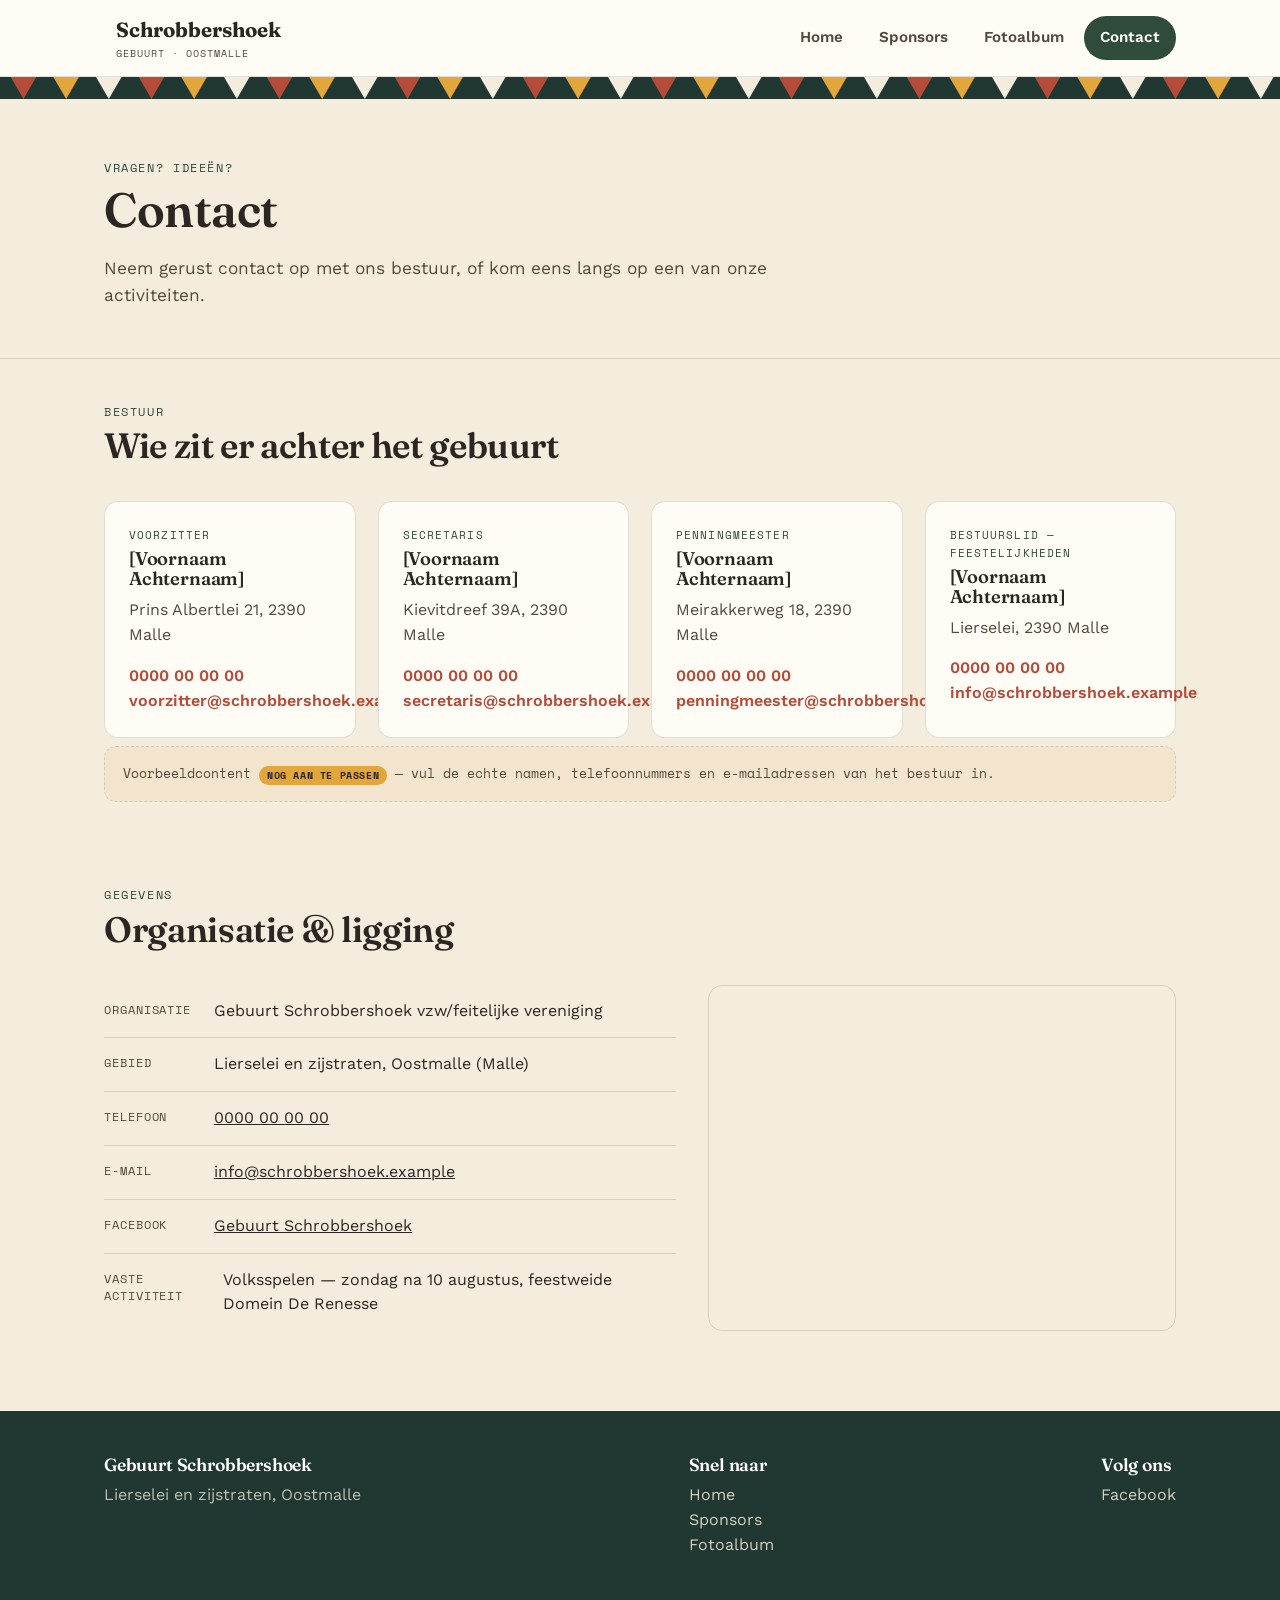
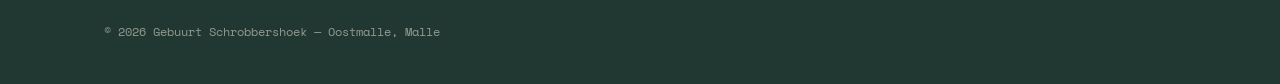
==== contact.html @ 97b39a39 "Add files via upload" ====
<!doctype html>
<html lang="nl">
<head>
<meta charset="utf-8">
<meta name="viewport" content="width=device-width, initial-scale=1.0">
<title>Contact — Gebuurt Schrobbershoek</title>
<meta name="description" content="Bestuur en contactgegevens van Gebuurt Schrobbershoek, Oostmalle.">
<link rel="stylesheet" href="style.css">
<link rel="icon" type="image/png" sizes="32x32" href="images/favicon-32.png">
<link rel="apple-touch-icon" href="images/favicon-180.png">
</head>
<body>

<header class="site-header">
  <div class="wrap">
    <a href="index.html" class="brand">
      <img class="mark" src="images/logo-schrobbershoek.png" alt="">
      <span>Schrobbershoek<small>Gebuurt · Oostmalle</small></span>
    </a>
    <button class="nav-toggle" aria-label="Menu openen" aria-expanded="false"><span></span><span></span><span></span></button>
    <nav class="main-nav">
      <a href="index.html">Home</a>
      <a href="sponsors.html">Sponsors</a>
      <a href="fotoalbum.html">Fotoalbum</a>
      <a href="contact.html" class="active">Contact</a>
    </nav>
  </div>
</header>

<div class="bunting" aria-hidden="true">
  <svg viewBox="0 0 1200 22" preserveAspectRatio="none" xmlns="http://www.w3.org/2000/svg">
    <g><polygon points="10,0 34,0 22,22" fill="#B54B3A"/><polygon points="50,0 74,0 62,22" fill="#E2A63B"/><polygon points="90,0 114,0 102,22" fill="#F4ECDC"/><polygon points="130,0 154,0 142,22" fill="#B54B3A"/><polygon points="170,0 194,0 182,22" fill="#E2A63B"/><polygon points="210,0 234,0 222,22" fill="#F4ECDC"/><polygon points="250,0 274,0 262,22" fill="#B54B3A"/><polygon points="290,0 314,0 302,22" fill="#E2A63B"/><polygon points="330,0 354,0 342,22" fill="#F4ECDC"/><polygon points="370,0 394,0 382,22" fill="#B54B3A"/><polygon points="410,0 434,0 422,22" fill="#E2A63B"/><polygon points="450,0 474,0 462,22" fill="#F4ECDC"/><polygon points="490,0 514,0 502,22" fill="#B54B3A"/><polygon points="530,0 554,0 542,22" fill="#E2A63B"/><polygon points="570,0 594,0 582,22" fill="#F4ECDC"/><polygon points="610,0 634,0 622,22" fill="#B54B3A"/><polygon points="650,0 674,0 662,22" fill="#E2A63B"/><polygon points="690,0 714,0 702,22" fill="#F4ECDC"/><polygon points="730,0 754,0 742,22" fill="#B54B3A"/><polygon points="770,0 794,0 782,22" fill="#E2A63B"/><polygon points="810,0 834,0 822,22" fill="#F4ECDC"/><polygon points="850,0 874,0 862,22" fill="#B54B3A"/><polygon points="890,0 914,0 902,22" fill="#E2A63B"/><polygon points="930,0 954,0 942,22" fill="#F4ECDC"/><polygon points="970,0 994,0 982,22" fill="#B54B3A"/><polygon points="1010,0 1034,0 1022,22" fill="#E2A63B"/><polygon points="1050,0 1074,0 1062,22" fill="#F4ECDC"/><polygon points="1090,0 1114,0 1102,22" fill="#B54B3A"/><polygon points="1130,0 1154,0 1142,22" fill="#E2A63B"/><polygon points="1170,0 1194,0 1182,22" fill="#F4ECDC"/></g>
  </svg>
</div>

<div class="page-hero">
  <div class="wrap">
    <span class="eyebrow">Vragen? Ideeën?</span>
    <h1>Contact</h1>
    <p>Neem gerust contact op met ons bestuur, of kom eens langs op een van onze activiteiten.</p>
  </div>
</div>

<section class="tight">
  <div class="wrap">
    <div class="section-head">
      <span class="eyebrow">Bestuur</span>
      <h2>Wie zit er achter het gebuurt</h2>
    </div>
    <div class="board-grid">

      <div class="board-card">
        <span class="role">Voorzitter</span>
        <h3>[Voornaam Achternaam]</h3>
        <p>Prins Albertlei 21, 2390 Malle</p>
        <a href="tel:+3200000000">0000 00 00 00</a><br>
        <a href="mailto:voorzitter@schrobbershoek.example">voorzitter@schrobbershoek.example</a>
      </div>

      <div class="board-card">
        <span class="role">Secretaris</span>
        <h3>[Voornaam Achternaam]</h3>
        <p>Kievitdreef 39A, 2390 Malle</p>
        <a href="tel:+3200000000">0000 00 00 00</a><br>
        <a href="mailto:secretaris@schrobbershoek.example">secretaris@schrobbershoek.example</a>
      </div>

      <div class="board-card">
        <span class="role">Penningmeester</span>
        <h3>[Voornaam Achternaam]</h3>
        <p>Meirakkerweg 18, 2390 Malle</p>
        <a href="tel:+3200000000">0000 00 00 00</a><br>
        <a href="mailto:penningmeester@schrobbershoek.example">penningmeester@schrobbershoek.example</a>
      </div>

      <div class="board-card">
        <span class="role">Bestuurslid — feestelijkheden</span>
        <h3>[Voornaam Achternaam]</h3>
        <p>Lierselei, 2390 Malle</p>
        <a href="tel:+3200000000">0000 00 00 00</a><br>
        <a href="mailto:info@schrobbershoek.example">info@schrobbershoek.example</a>
      </div>

    </div>
    <div class="note-box">Voorbeeldcontent<span class="placeholder-flag">nog aan te passen</span> — vul de echte namen, telefoonnummers en e-mailadressen van het bestuur in.</div>
  </div>
</section>

<section class="tight">
  <div class="wrap">
    <div class="section-head">
      <span class="eyebrow">Gegevens</span>
      <h2>Organisatie &amp; ligging</h2>
    </div>

    <div class="contact-panel">
      <ul class="info-list">
        <li><span class="label">Organisatie</span><span>Gebuurt Schrobbershoek vzw/feitelijke vereniging</span></li>
        <li><span class="label">Gebied</span><span>Lierselei en zijstraten, Oostmalle (Malle)</span></li>
        <li><span class="label">Telefoon</span><span><a href="tel:+3200000000">0000 00 00 00</a></span></li>
        <li><span class="label">E-mail</span><span><a href="mailto:info@schrobbershoek.example">info@schrobbershoek.example</a></span></li>
        <li><span class="label">Facebook</span><span><a href="https://www.facebook.com/profile.php?id=100057094705958&locale=nl_NL" target="_blank" rel="noopener noreferrer">Gebuurt Schrobbershoek</a></span></li>
        <li><span class="label">Vaste activiteit</span><span>Volksspelen — zondag na 10 augustus, feestweide Domein De Renesse</span></li>
      </ul>
      <div class="map-frame">
        <iframe title="Ligging Lierselei, Oostmalle" loading="lazy" src="https://www.google.com/maps?q=Lierselei+Oostmalle+Malle&output=embed"></iframe>
      </div>
    </div>
  </div>
</section>

<footer>
  <div class="wrap">
    <div>
      <h4>Gebuurt Schrobbershoek</h4>
      <p style="color:rgba(244,236,220,.75)">Lierselei en zijstraten, Oostmalle</p>
    </div>
    <div>
      <h4>Snel naar</h4>
      <p><a href="index.html">Home</a><br><a href="sponsors.html">Sponsors</a><br><a href="fotoalbum.html">Fotoalbum</a></p>
    </div>
    <div>
      <h4>Volg ons</h4>
      <p><a href="https://www.facebook.com/profile.php?id=100057094705958&locale=nl_NL" target="_blank" rel="noopener noreferrer">Facebook</a></p>
    </div>
    <p class="fine">© <span id="year"></span> Gebuurt Schrobbershoek — Oostmalle, Malle</p>
  </div>
</footer>

<script src="script.js"></script>
<script>document.getElementById('year').textContent = new Date().getFullYear();</script>
</body>
</html>
---- style.css ----
/* ==========================================================================
   Gebuurt Schrobbershoek — stylesheet
   Design language: village-fair / kermis poster. Bunting, ticket stubs,
   tent-canvas cream, egg-yolk gold (a nod to "spek met eieren").
   ========================================================================== */

@import url('https://fonts.googleapis.com/css2?family=Fraunces:opsz,wght@9..144,300;9..144,500;9..144,600;9..144,700;9..144,900&family=Work+Sans:wght@400;500;600&family=Space+Mono:wght@400;700&display=swap');

:root{
  --canvas: #F4ECDC;
  --canvas-2: #FFFCF5;
  --ink: #2B2621;
  --ink-soft: #55493d;
  --forest: #2F4B3C;
  --forest-dark: #203831;
  --gold: #E2A63B;
  --gold-dark: #c98a1f;
  --brick: #B54B3A;
  --line: rgba(43,38,33,0.14);

  --display: 'Fraunces', 'Georgia', serif;
  --body: 'Work Sans', system-ui, sans-serif;
  --mono: 'Space Mono', 'Courier New', monospace;

  --max: 1120px;
}

*,*::before,*::after{ box-sizing:border-box; }
html{ scroll-behavior:smooth; }
body{
  margin:0;
  background:var(--canvas);
  color:var(--ink);
  font-family:var(--body);
  font-size:16px;
  line-height:1.55;
  -webkit-font-smoothing:antialiased;
}
img{ max-width:100%; display:block; }
a{ color:inherit; }
h1,h2,h3,h4{
  font-family:var(--display);
  font-weight:600;
  line-height:1.08;
  margin:0 0 .4em;
  letter-spacing:-0.01em;
}
p{ margin:0 0 1em; color:var(--ink-soft); }
.wrap{ max-width:var(--max); margin:0 auto; padding:0 24px; }

:focus-visible{ outline:3px solid var(--brick); outline-offset:3px; }
@media (prefers-reduced-motion: reduce){
  *{ animation-duration:0.001ms !important; transition-duration:0.001ms !important; scroll-behavior:auto !important; }
}

/* ---------- eyebrow / labels ---------- */
.eyebrow{
  font-family:var(--mono);
  font-size:.72rem;
  letter-spacing:.14em;
  text-transform:uppercase;
  color:var(--forest);
  display:inline-block;
  margin-bottom:.6em;
}

/* ---------- header ---------- */
.site-header{
  position:sticky; top:0; z-index:50;
  background:var(--canvas-2);
  border-bottom:1px solid var(--line);
}
.site-header .wrap{
  display:flex; align-items:center; justify-content:space-between;
  height:76px;
}
.brand{
  display:flex; align-items:center; gap:12px;
  font-family:var(--display); font-weight:700; font-size:1.28rem;
  text-decoration:none; color:var(--ink);
}
.brand .mark{
  width:38px;height:38px;border-radius:50%;
  background:var(--forest);
  display:flex;align-items:center;justify-content:center;
  color:var(--gold); font-family:var(--display); font-weight:700; font-size:1.05rem;
  flex:none;
}
.brand img.mark{
  width:auto; height:48px; border-radius:0; background:none;
}
.brand small{
  display:block; font-family:var(--mono); font-weight:400; font-size:.62rem;
  letter-spacing:.1em; text-transform:uppercase; color:var(--ink-soft);
}
nav.main-nav{ display:flex; align-items:center; gap:4px; }
nav.main-nav a{
  font-family:var(--body); font-weight:600; font-size:.95rem;
  text-decoration:none; color:var(--ink-soft);
  padding:10px 16px; border-radius:999px;
  transition:color .15s ease, background .15s ease;
}
nav.main-nav a:hover{ color:var(--ink); background:rgba(43,38,33,.06); }
nav.main-nav a.active{ color:var(--canvas-2); background:var(--forest); }

.nav-toggle{
  display:none; background:none; border:2px solid var(--ink); border-radius:8px;
  width:44px; height:40px; cursor:pointer; padding:0;
  flex-direction:column; align-items:center; justify-content:center; gap:5px;
}
.nav-toggle span{ width:20px; height:2px; background:var(--ink); display:block; }

@media (max-width: 760px){
  nav.main-nav{
    position:absolute; top:76px; left:0; right:0;
    background:var(--canvas-2); border-bottom:1px solid var(--line);
    flex-direction:column; align-items:stretch; padding:8px 24px 18px;
    display:none;
  }
  nav.main-nav.open{ display:flex; }
  nav.main-nav a{ padding:12px 10px; border-radius:8px; }
  .nav-toggle{ display:flex; }
}

/* ---------- bunting divider ---------- */
.bunting{ line-height:0; background:var(--forest-dark); }
.bunting svg{ display:block; width:100%; height:22px; }

/* ---------- hero (wide, short) ---------- */
.hero{
  position:relative;
  width:100%;
  aspect-ratio: 3 / 1;
  min-height:240px;
  max-height:460px;
  overflow:hidden;
  background:var(--forest-dark);
}
.hero img{
  width:100%; height:100%; object-fit:cover;
  object-position:center 30%;
  filter:saturate(1.02);
}
@media (max-width:640px){
  .hero{ aspect-ratio: 4 / 3; max-height:420px; }
}
.hero::after{
  content:"";
  position:absolute; inset:0;
  background:linear-gradient(0deg, rgba(20,17,14,.68) 0%, rgba(20,17,14,.28) 45%, rgba(20,17,14,.05) 75%);
}
.hero-copy{
  position:absolute; left:0; right:0; bottom:0;
  padding:28px 24px 30px;
  color:#FFFCF5;
}
.hero-copy .wrap{ padding:0; }
.hero-copy .eyebrow{ color:var(--gold); }
.hero-copy h1{ color:#fff; font-size:clamp(1.6rem, 4.4vw, 2.9rem); margin-bottom:.2em; }
.hero-copy p{ color:rgba(255,252,245,.86); max-width:52ch; margin:0; font-size:1.02rem; }

.page-hero{
  padding:56px 0 32px;
  border-bottom:1px solid var(--line);
}
.page-hero h1{ font-size:clamp(2rem, 5vw, 3rem); }
.page-hero p{ max-width:62ch; font-size:1.08rem; }

/* ---------- sections ---------- */
section{ padding:64px 0; }
section.tight{ padding:40px 0; }
.section-head{ margin-bottom:36px; max-width:70ch; }
.section-head h2{ font-size:clamp(1.6rem, 3.4vw, 2.2rem); }

/* ---------- blog / news cards ---------- */
.card-grid{
  display:grid; gap:28px;
  grid-template-columns:repeat(auto-fit, minmax(280px, 1fr));
}
.post-card{
  background:var(--canvas-2);
  border:1px solid var(--line);
  border-radius:14px;
  overflow:hidden;
  display:flex; flex-direction:column;
}
.post-card .thumb{ aspect-ratio:16/10; overflow:hidden; background:var(--forest-dark); }
.post-card .thumb img{ width:100%; height:100%; object-fit:cover; }
.post-card .body{ padding:22px 22px 24px; display:flex; flex-direction:column; flex:1; }
.post-card h3{ font-size:1.24rem; margin-bottom:.35em; }
.post-card p{ font-size:.96rem; flex:1; }

/* ticket-stub button — dashed edge, like a raffle / tombola ticket */
.ticket-btn{
  align-self:flex-start;
  margin-top:14px;
  display:inline-flex; align-items:center; gap:8px;
  font-family:var(--mono); font-size:.78rem; font-weight:700;
  letter-spacing:.06em; text-transform:uppercase;
  text-decoration:none; color:var(--ink);
  padding:10px 16px;
  border:1.5px dashed var(--brick);
  border-radius:8px;
  background:rgba(181,75,58,.06);
  transition:background .15s ease, transform .15s ease;
}
.ticket-btn:hover{ background:rgba(181,75,58,.14); transform:translateY(-1px); }
.ticket-btn svg{ width:13px; height:13px; flex:none; }

/* ---------- sponsors ---------- */
.sponsor-grid{
  display:grid; gap:22px;
  grid-template-columns:repeat(auto-fit, minmax(220px, 1fr));
}
.sponsor-card{
  background:var(--canvas-2);
  border:1px solid var(--line);
  border-radius:14px;
  padding:28px 20px;
  display:flex; flex-direction:column; align-items:center; text-align:center;
  gap:14px;
}
.sponsor-logo{
  width:100%; height:96px;
  border-radius:10px;
  display:flex; align-items:center; justify-content:center;
  background:var(--canvas);
  font-family:var(--display); font-weight:700; font-size:1.1rem;
  color:var(--forest);
}
.sponsor-card .name{ font-weight:600; }
.sponsor-tier{
  font-family:var(--mono); font-size:.68rem; letter-spacing:.12em; text-transform:uppercase;
  color:var(--brick);
}
.note-box{
  margin-top:8px;
  border:1px dashed var(--line);
  border-radius:12px;
  padding:16px 18px;
  font-family:var(--mono); font-size:.82rem; color:var(--ink-soft);
  background:rgba(226,166,59,.09);
}

/* ---------- fotoalbum ---------- */
.album-group{ margin-bottom:52px; }
.album-group:last-child{ margin-bottom:0; }
.album-head{
  display:flex; align-items:baseline; justify-content:space-between; gap:16px;
  border-bottom:1px solid var(--line); padding-bottom:12px; margin-bottom:20px;
  flex-wrap:wrap;
}
.album-head h2{ font-size:1.5rem; margin:0; }
.album-head .eyebrow{ margin:0; }
.photo-grid{
  display:grid; gap:12px;
  grid-template-columns:repeat(auto-fill, minmax(200px, 1fr));
}
.photo-grid button{
  padding:0; border:none; background:none; cursor:pointer;
  border-radius:10px; overflow:hidden; aspect-ratio:4/3; line-height:0;
}
.photo-grid img{ width:100%; height:100%; object-fit:cover; transition:transform .3s ease; }
.photo-grid button:hover img{ transform:scale(1.06); }

.lightbox{
  position:fixed; inset:0; z-index:100;
  background:rgba(20,17,14,.9);
  display:none; align-items:center; justify-content:center; padding:32px;
}
.lightbox.open{ display:flex; }
.lightbox img{ max-width:min(92vw, 1000px); max-height:86vh; border-radius:8px; }
.lightbox-close{
  position:absolute; top:20px; right:24px;
  width:44px; height:44px; border-radius:50%;
  background:var(--canvas-2); border:none; cursor:pointer;
  font-family:var(--body); font-size:1.3rem; color:var(--ink);
}

/* ---------- contact ---------- */
.board-grid{
  display:grid; gap:22px;
  grid-template-columns:repeat(auto-fit, minmax(240px, 1fr));
}
.board-card{
  background:var(--canvas-2); border:1px solid var(--line); border-radius:14px;
  padding:24px;
}
.board-card .role{
  font-family:var(--mono); font-size:.7rem; letter-spacing:.1em; text-transform:uppercase;
  color:var(--forest); margin-bottom:.5em; display:block;
}
.board-card h3{ font-size:1.15rem; margin-bottom:.5em; }
.board-card a{ color:var(--brick); text-decoration:none; font-weight:600; }
.board-card a:hover{ text-decoration:underline; }

.contact-panel{
  display:grid; gap:32px;
  grid-template-columns:1.1fr .9fr;
}
@media (max-width:820px){ .contact-panel{ grid-template-columns:1fr; } }
.info-list{ list-style:none; margin:0; padding:0; }
.info-list li{
  display:flex; gap:14px; padding:14px 0; border-bottom:1px solid var(--line);
}
.info-list li:last-child{ border-bottom:none; }
.info-list .label{
  font-family:var(--mono); font-size:.72rem; letter-spacing:.08em; text-transform:uppercase;
  color:var(--ink-soft); min-width:96px; padding-top:2px;
}
.map-frame{
  border-radius:14px; overflow:hidden; border:1px solid var(--line); min-height:280px;
}
.map-frame iframe{ width:100%; height:100%; min-height:280px; border:0; display:block; }

/* ---------- footer ---------- */
footer{
  background:var(--forest-dark); color:rgba(244,236,220,.85);
  padding:44px 0 30px; margin-top:40px;
}
footer .wrap{ display:flex; justify-content:space-between; gap:24px; flex-wrap:wrap; }
footer h4{ color:#fff; font-size:1.1rem; margin-bottom:.5em; }
footer a{ color:rgba(244,236,220,.85); text-decoration:none; }
footer a:hover{ text-decoration:underline; }
footer .fine{
  font-family:var(--mono); font-size:.74rem; color:rgba(244,236,220,.55);
  margin-top:26px; width:100%;
}

.placeholder-flag{
  display:inline-block; margin-left:8px; padding:2px 8px; border-radius:999px;
  background:var(--gold); color:var(--ink); font-family:var(--mono);
  font-size:.62rem; letter-spacing:.06em; text-transform:uppercase; font-weight:700;
  vertical-align:middle;
}
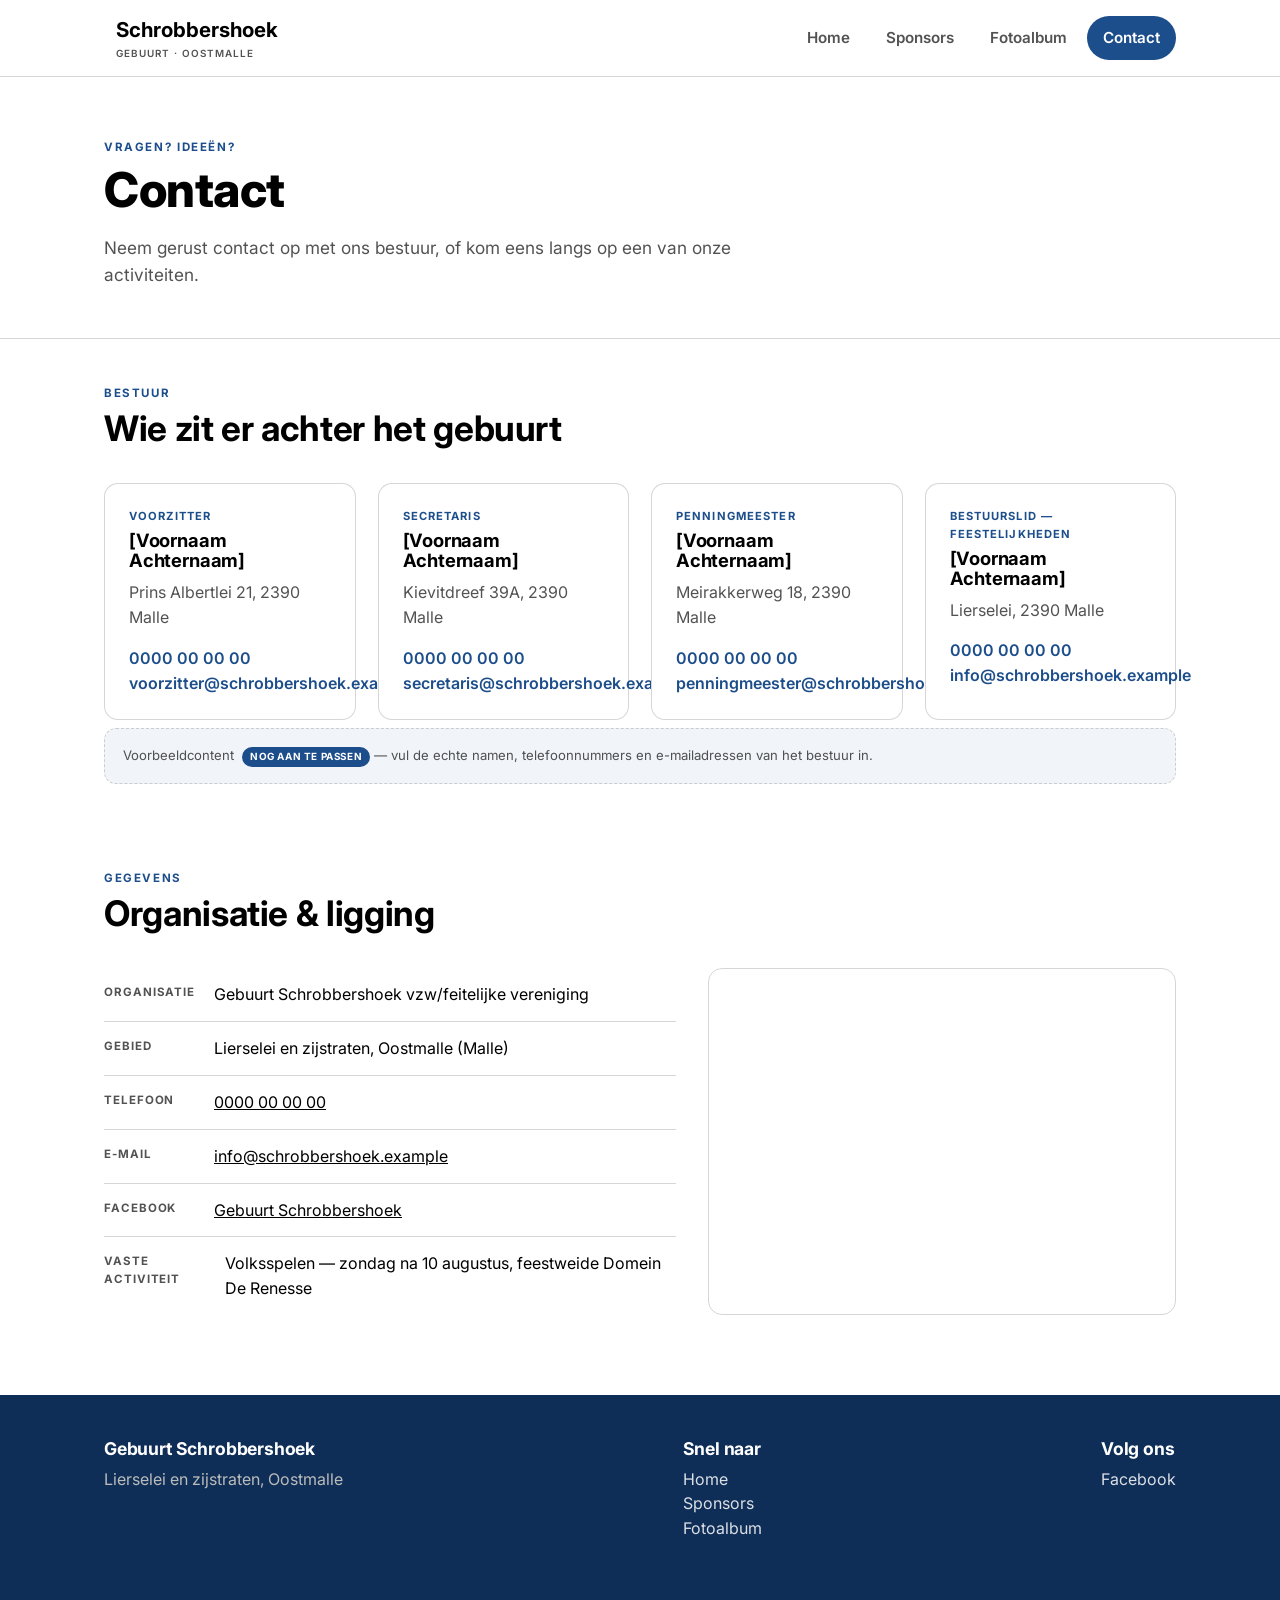
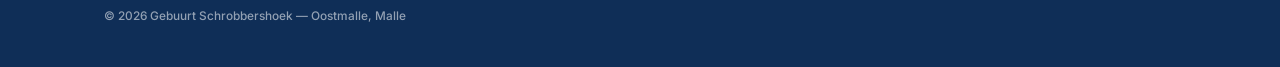
==== commit aeabf4be: "Add files via upload" ====
--- a/contact.html
+++ b/contact.html
@@ -26,12 +26,6 @@
     </nav>
   </div>
 </header>
-
-<div class="bunting" aria-hidden="true">
-  <svg viewBox="0 0 1200 22" preserveAspectRatio="none" xmlns="http://www.w3.org/2000/svg">
-    <g><polygon points="10,0 34,0 22,22" fill="#B54B3A"/><polygon points="50,0 74,0 62,22" fill="#E2A63B"/><polygon points="90,0 114,0 102,22" fill="#F4ECDC"/><polygon points="130,0 154,0 142,22" fill="#B54B3A"/><polygon points="170,0 194,0 182,22" fill="#E2A63B"/><polygon points="210,0 234,0 222,22" fill="#F4ECDC"/><polygon points="250,0 274,0 262,22" fill="#B54B3A"/><polygon points="290,0 314,0 302,22" fill="#E2A63B"/><polygon points="330,0 354,0 342,22" fill="#F4ECDC"/><polygon points="370,0 394,0 382,22" fill="#B54B3A"/><polygon points="410,0 434,0 422,22" fill="#E2A63B"/><polygon points="450,0 474,0 462,22" fill="#F4ECDC"/><polygon points="490,0 514,0 502,22" fill="#B54B3A"/><polygon points="530,0 554,0 542,22" fill="#E2A63B"/><polygon points="570,0 594,0 582,22" fill="#F4ECDC"/><polygon points="610,0 634,0 622,22" fill="#B54B3A"/><polygon points="650,0 674,0 662,22" fill="#E2A63B"/><polygon points="690,0 714,0 702,22" fill="#F4ECDC"/><polygon points="730,0 754,0 742,22" fill="#B54B3A"/><polygon points="770,0 794,0 782,22" fill="#E2A63B"/><polygon points="810,0 834,0 822,22" fill="#F4ECDC"/><polygon points="850,0 874,0 862,22" fill="#B54B3A"/><polygon points="890,0 914,0 902,22" fill="#E2A63B"/><polygon points="930,0 954,0 942,22" fill="#F4ECDC"/><polygon points="970,0 994,0 982,22" fill="#B54B3A"/><polygon points="1010,0 1034,0 1022,22" fill="#E2A63B"/><polygon points="1050,0 1074,0 1062,22" fill="#F4ECDC"/><polygon points="1090,0 1114,0 1102,22" fill="#B54B3A"/><polygon points="1130,0 1154,0 1142,22" fill="#E2A63B"/><polygon points="1170,0 1194,0 1182,22" fill="#F4ECDC"/></g>
-  </svg>
-</div>
 
 <div class="page-hero">
   <div class="wrap">
--- a/style.css
+++ b/style.css
@@ -1,26 +1,26 @@
 /* ==========================================================================
    Gebuurt Schrobbershoek — stylesheet
-   Design language: village-fair / kermis poster. Bunting, ticket stubs,
-   tent-canvas cream, egg-yolk gold (a nod to "spek met eieren").
+   Kleurenschema: enkel blauw, wit en zwart.
    ========================================================================== */
 
-@import url('https://fonts.googleapis.com/css2?family=Fraunces:opsz,wght@9..144,300;9..144,500;9..144,600;9..144,700;9..144,900&family=Work+Sans:wght@400;500;600&family=Space+Mono:wght@400;700&display=swap');
+@import url('https://fonts.googleapis.com/css2?family=Inter:wght@400;500;600;700;800&display=swap');
 
 :root{
-  --canvas: #F4ECDC;
-  --canvas-2: #FFFCF5;
-  --ink: #2B2621;
-  --ink-soft: #55493d;
-  --forest: #2F4B3C;
-  --forest-dark: #203831;
-  --gold: #E2A63B;
-  --gold-dark: #c98a1f;
-  --brick: #B54B3A;
-  --line: rgba(43,38,33,0.14);
-
-  --display: 'Fraunces', 'Georgia', serif;
-  --body: 'Work Sans', system-ui, sans-serif;
-  --mono: 'Space Mono', 'Courier New', monospace;
+  --white: #FFFFFF;
+  --black: #000000;
+  --text: #000000;
+  --text-soft: rgba(0,0,0,0.68);
+  --blue: #1D4E8C;
+  --blue-dark: #0F2E57;
+  --line: rgba(0,0,0,0.16);
+
+  /* Aptos is Microsoft's default Office/Windows 11 font. It isn't a
+     licensed webfont, so it can't be distributed via a CDN — instead we
+     reference it by name so it renders as Aptos on any device that
+     already has it installed (most Windows 11 / Microsoft 365 machines),
+     and falls back to Segoe UI, then Inter (a similarly-shaped open font
+     loaded below), then the system default everywhere else. */
+  --font: 'Aptos', 'Aptos Fallback', 'Segoe UI Variable', 'Segoe UI', 'Inter', system-ui, -apple-system, sans-serif;
 
   --max: 1120px;
 }
@@ -29,9 +29,9 @@
 html{ scroll-behavior:smooth; }
 body{
   margin:0;
-  background:var(--canvas);
-  color:var(--ink);
-  font-family:var(--body);
+  background:var(--white);
+  color:var(--text);
+  font-family:var(--font);
   font-size:16px;
   line-height:1.55;
   -webkit-font-smoothing:antialiased;
@@ -39,27 +39,28 @@
 img{ max-width:100%; display:block; }
 a{ color:inherit; }
 h1,h2,h3,h4{
-  font-family:var(--display);
-  font-weight:600;
+  font-family:var(--font);
+  font-weight:700;
   line-height:1.08;
   margin:0 0 .4em;
   letter-spacing:-0.01em;
 }
-p{ margin:0 0 1em; color:var(--ink-soft); }
+p{ margin:0 0 1em; color:var(--text-soft); }
 .wrap{ max-width:var(--max); margin:0 auto; padding:0 24px; }
 
-:focus-visible{ outline:3px solid var(--brick); outline-offset:3px; }
+:focus-visible{ outline:3px solid var(--blue); outline-offset:3px; }
 @media (prefers-reduced-motion: reduce){
   *{ animation-duration:0.001ms !important; transition-duration:0.001ms !important; scroll-behavior:auto !important; }
 }
 
 /* ---------- eyebrow / labels ---------- */
 .eyebrow{
-  font-family:var(--mono);
+  font-family:var(--font);
+  font-weight:700;
   font-size:.72rem;
   letter-spacing:.14em;
   text-transform:uppercase;
-  color:var(--forest);
+  color:var(--blue);
   display:inline-block;
   margin-bottom:.6em;
 }
@@ -67,7 +68,7 @@
 /* ---------- header ---------- */
 .site-header{
   position:sticky; top:0; z-index:50;
-  background:var(--canvas-2);
+  background:var(--white);
   border-bottom:1px solid var(--line);
 }
 .site-header .wrap{
@@ -76,44 +77,44 @@
 }
 .brand{
   display:flex; align-items:center; gap:12px;
-  font-family:var(--display); font-weight:700; font-size:1.28rem;
-  text-decoration:none; color:var(--ink);
+  font-family:var(--font); font-weight:700; font-size:1.28rem;
+  text-decoration:none; color:var(--text);
 }
 .brand .mark{
   width:38px;height:38px;border-radius:50%;
-  background:var(--forest);
+  background:var(--blue);
   display:flex;align-items:center;justify-content:center;
-  color:var(--gold); font-family:var(--display); font-weight:700; font-size:1.05rem;
+  color:var(--white); font-family:var(--font); font-weight:700; font-size:1.05rem;
   flex:none;
 }
 .brand img.mark{
   width:auto; height:48px; border-radius:0; background:none;
 }
 .brand small{
-  display:block; font-family:var(--mono); font-weight:400; font-size:.62rem;
-  letter-spacing:.1em; text-transform:uppercase; color:var(--ink-soft);
+  display:block; font-family:var(--font); font-weight:600; font-size:.62rem;
+  letter-spacing:.1em; text-transform:uppercase; color:var(--text-soft);
 }
 nav.main-nav{ display:flex; align-items:center; gap:4px; }
 nav.main-nav a{
-  font-family:var(--body); font-weight:600; font-size:.95rem;
-  text-decoration:none; color:var(--ink-soft);
+  font-family:var(--font); font-weight:600; font-size:.95rem;
+  text-decoration:none; color:var(--text-soft);
   padding:10px 16px; border-radius:999px;
   transition:color .15s ease, background .15s ease;
 }
-nav.main-nav a:hover{ color:var(--ink); background:rgba(43,38,33,.06); }
-nav.main-nav a.active{ color:var(--canvas-2); background:var(--forest); }
+nav.main-nav a:hover{ color:var(--text); background:rgba(0,0,0,.06); }
+nav.main-nav a.active{ color:var(--white); background:var(--blue); }
 
 .nav-toggle{
-  display:none; background:none; border:2px solid var(--ink); border-radius:8px;
+  display:none; background:none; border:2px solid var(--text); border-radius:8px;
   width:44px; height:40px; cursor:pointer; padding:0;
   flex-direction:column; align-items:center; justify-content:center; gap:5px;
 }
-.nav-toggle span{ width:20px; height:2px; background:var(--ink); display:block; }
+.nav-toggle span{ width:20px; height:2px; background:var(--text); display:block; }
 
 @media (max-width: 760px){
   nav.main-nav{
     position:absolute; top:76px; left:0; right:0;
-    background:var(--canvas-2); border-bottom:1px solid var(--line);
+    background:var(--white); border-bottom:1px solid var(--line);
     flex-direction:column; align-items:stretch; padding:8px 24px 18px;
     display:none;
   }
@@ -121,10 +122,6 @@
   nav.main-nav a{ padding:12px 10px; border-radius:8px; }
   .nav-toggle{ display:flex; }
 }
-
-/* ---------- bunting divider ---------- */
-.bunting{ line-height:0; background:var(--forest-dark); }
-.bunting svg{ display:block; width:100%; height:22px; }
 
 /* ---------- hero (wide, short) ---------- */
 .hero{
@@ -134,12 +131,11 @@
   min-height:240px;
   max-height:460px;
   overflow:hidden;
-  background:var(--forest-dark);
+  background:var(--blue-dark);
 }
 .hero img{
   width:100%; height:100%; object-fit:cover;
   object-position:center 30%;
-  filter:saturate(1.02);
 }
 @media (max-width:640px){
   .hero{ aspect-ratio: 4 / 3; max-height:420px; }
@@ -147,23 +143,23 @@
 .hero::after{
   content:"";
   position:absolute; inset:0;
-  background:linear-gradient(0deg, rgba(20,17,14,.68) 0%, rgba(20,17,14,.28) 45%, rgba(20,17,14,.05) 75%);
+  background:linear-gradient(0deg, rgba(0,0,0,.68) 0%, rgba(0,0,0,.28) 45%, rgba(0,0,0,.05) 75%);
 }
 .hero-copy{
   position:absolute; left:0; right:0; bottom:0;
   padding:28px 24px 30px;
-  color:#FFFCF5;
+  color:var(--white);
 }
 .hero-copy .wrap{ padding:0; }
-.hero-copy .eyebrow{ color:var(--gold); }
-.hero-copy h1{ color:#fff; font-size:clamp(1.6rem, 4.4vw, 2.9rem); margin-bottom:.2em; }
-.hero-copy p{ color:rgba(255,252,245,.86); max-width:52ch; margin:0; font-size:1.02rem; }
+.hero-copy .eyebrow{ color:var(--white); }
+.hero-copy h1{ color:var(--white); font-weight:800; font-size:clamp(1.6rem, 4.4vw, 2.9rem); margin-bottom:.2em; }
+.hero-copy p{ color:rgba(255,255,255,.86); max-width:52ch; margin:0; font-size:1.02rem; }
 
 .page-hero{
   padding:56px 0 32px;
   border-bottom:1px solid var(--line);
 }
-.page-hero h1{ font-size:clamp(2rem, 5vw, 3rem); }
+.page-hero h1{ font-weight:800; font-size:clamp(2rem, 5vw, 3rem); }
 .page-hero p{ max-width:62ch; font-size:1.08rem; }
 
 /* ---------- sections ---------- */
@@ -178,13 +174,13 @@
   grid-template-columns:repeat(auto-fit, minmax(280px, 1fr));
 }
 .post-card{
-  background:var(--canvas-2);
+  background:var(--white);
   border:1px solid var(--line);
   border-radius:14px;
   overflow:hidden;
   display:flex; flex-direction:column;
 }
-.post-card .thumb{ aspect-ratio:16/10; overflow:hidden; background:var(--forest-dark); }
+.post-card .thumb{ aspect-ratio:16/10; overflow:hidden; background:var(--blue-dark); }
 .post-card .thumb img{ width:100%; height:100%; object-fit:cover; }
 .post-card .body{ padding:22px 22px 24px; display:flex; flex-direction:column; flex:1; }
 .post-card h3{ font-size:1.24rem; margin-bottom:.35em; }
@@ -195,16 +191,16 @@
   align-self:flex-start;
   margin-top:14px;
   display:inline-flex; align-items:center; gap:8px;
-  font-family:var(--mono); font-size:.78rem; font-weight:700;
+  font-family:var(--font); font-size:.78rem; font-weight:700;
   letter-spacing:.06em; text-transform:uppercase;
-  text-decoration:none; color:var(--ink);
+  text-decoration:none; color:var(--text);
   padding:10px 16px;
-  border:1.5px dashed var(--brick);
+  border:1.5px dashed var(--blue);
   border-radius:8px;
-  background:rgba(181,75,58,.06);
+  background:rgba(29,78,140,.06);
   transition:background .15s ease, transform .15s ease;
 }
-.ticket-btn:hover{ background:rgba(181,75,58,.14); transform:translateY(-1px); }
+.ticket-btn:hover{ background:rgba(29,78,140,.14); transform:translateY(-1px); }
 .ticket-btn svg{ width:13px; height:13px; flex:none; }
 
 /* ---------- sponsors ---------- */
@@ -213,7 +209,7 @@
   grid-template-columns:repeat(auto-fit, minmax(220px, 1fr));
 }
 .sponsor-card{
-  background:var(--canvas-2);
+  background:var(--white);
   border:1px solid var(--line);
   border-radius:14px;
   padding:28px 20px;
@@ -224,22 +220,23 @@
   width:100%; height:96px;
   border-radius:10px;
   display:flex; align-items:center; justify-content:center;
-  background:var(--canvas);
-  font-family:var(--display); font-weight:700; font-size:1.1rem;
-  color:var(--forest);
+  background:var(--white);
+  border:1px solid var(--line);
+  font-family:var(--font); font-weight:700; font-size:1.1rem;
+  color:var(--blue);
 }
 .sponsor-card .name{ font-weight:600; }
 .sponsor-tier{
-  font-family:var(--mono); font-size:.68rem; letter-spacing:.12em; text-transform:uppercase;
-  color:var(--brick);
+  font-family:var(--font); font-weight:700; font-size:.68rem; letter-spacing:.12em; text-transform:uppercase;
+  color:var(--blue);
 }
 .note-box{
   margin-top:8px;
   border:1px dashed var(--line);
   border-radius:12px;
   padding:16px 18px;
-  font-family:var(--mono); font-size:.82rem; color:var(--ink-soft);
-  background:rgba(226,166,59,.09);
+  font-family:var(--font); font-size:.82rem; color:var(--text-soft);
+  background:rgba(29,78,140,.06);
 }
 
 /* ---------- fotoalbum ---------- */
@@ -265,7 +262,7 @@
 
 .lightbox{
   position:fixed; inset:0; z-index:100;
-  background:rgba(20,17,14,.9);
+  background:rgba(0,0,0,.9);
   display:none; align-items:center; justify-content:center; padding:32px;
 }
 .lightbox.open{ display:flex; }
@@ -273,8 +270,8 @@
 .lightbox-close{
   position:absolute; top:20px; right:24px;
   width:44px; height:44px; border-radius:50%;
-  background:var(--canvas-2); border:none; cursor:pointer;
-  font-family:var(--body); font-size:1.3rem; color:var(--ink);
+  background:var(--white); border:none; cursor:pointer;
+  font-family:var(--font); font-size:1.3rem; color:var(--text);
 }
 
 /* ---------- contact ---------- */
@@ -283,15 +280,15 @@
   grid-template-columns:repeat(auto-fit, minmax(240px, 1fr));
 }
 .board-card{
-  background:var(--canvas-2); border:1px solid var(--line); border-radius:14px;
+  background:var(--white); border:1px solid var(--line); border-radius:14px;
   padding:24px;
 }
 .board-card .role{
-  font-family:var(--mono); font-size:.7rem; letter-spacing:.1em; text-transform:uppercase;
-  color:var(--forest); margin-bottom:.5em; display:block;
+  font-family:var(--font); font-weight:700; font-size:.7rem; letter-spacing:.1em; text-transform:uppercase;
+  color:var(--blue); margin-bottom:.5em; display:block;
 }
 .board-card h3{ font-size:1.15rem; margin-bottom:.5em; }
-.board-card a{ color:var(--brick); text-decoration:none; font-weight:600; }
+.board-card a{ color:var(--blue); text-decoration:none; font-weight:600; }
 .board-card a:hover{ text-decoration:underline; }
 
 .contact-panel{
@@ -305,8 +302,8 @@
 }
 .info-list li:last-child{ border-bottom:none; }
 .info-list .label{
-  font-family:var(--mono); font-size:.72rem; letter-spacing:.08em; text-transform:uppercase;
-  color:var(--ink-soft); min-width:96px; padding-top:2px;
+  font-family:var(--font); font-weight:700; font-size:.72rem; letter-spacing:.08em; text-transform:uppercase;
+  color:var(--text-soft); min-width:96px; padding-top:2px;
 }
 .map-frame{
   border-radius:14px; overflow:hidden; border:1px solid var(--line); min-height:280px;
@@ -315,21 +312,21 @@
 
 /* ---------- footer ---------- */
 footer{
-  background:var(--forest-dark); color:rgba(244,236,220,.85);
+  background:var(--blue-dark); color:rgba(255,255,255,.85);
   padding:44px 0 30px; margin-top:40px;
 }
 footer .wrap{ display:flex; justify-content:space-between; gap:24px; flex-wrap:wrap; }
-footer h4{ color:#fff; font-size:1.1rem; margin-bottom:.5em; }
-footer a{ color:rgba(244,236,220,.85); text-decoration:none; }
+footer h4{ color:var(--white); font-size:1.1rem; margin-bottom:.5em; }
+footer a{ color:rgba(255,255,255,.85); text-decoration:none; }
 footer a:hover{ text-decoration:underline; }
 footer .fine{
-  font-family:var(--mono); font-size:.74rem; color:rgba(244,236,220,.55);
+  font-family:var(--font); font-weight:500; font-size:.74rem; color:rgba(255,255,255,.55);
   margin-top:26px; width:100%;
 }
 
 .placeholder-flag{
   display:inline-block; margin-left:8px; padding:2px 8px; border-radius:999px;
-  background:var(--gold); color:var(--ink); font-family:var(--mono);
+  background:var(--blue); color:var(--white); font-family:var(--font);
   font-size:.62rem; letter-spacing:.06em; text-transform:uppercase; font-weight:700;
   vertical-align:middle;
 }
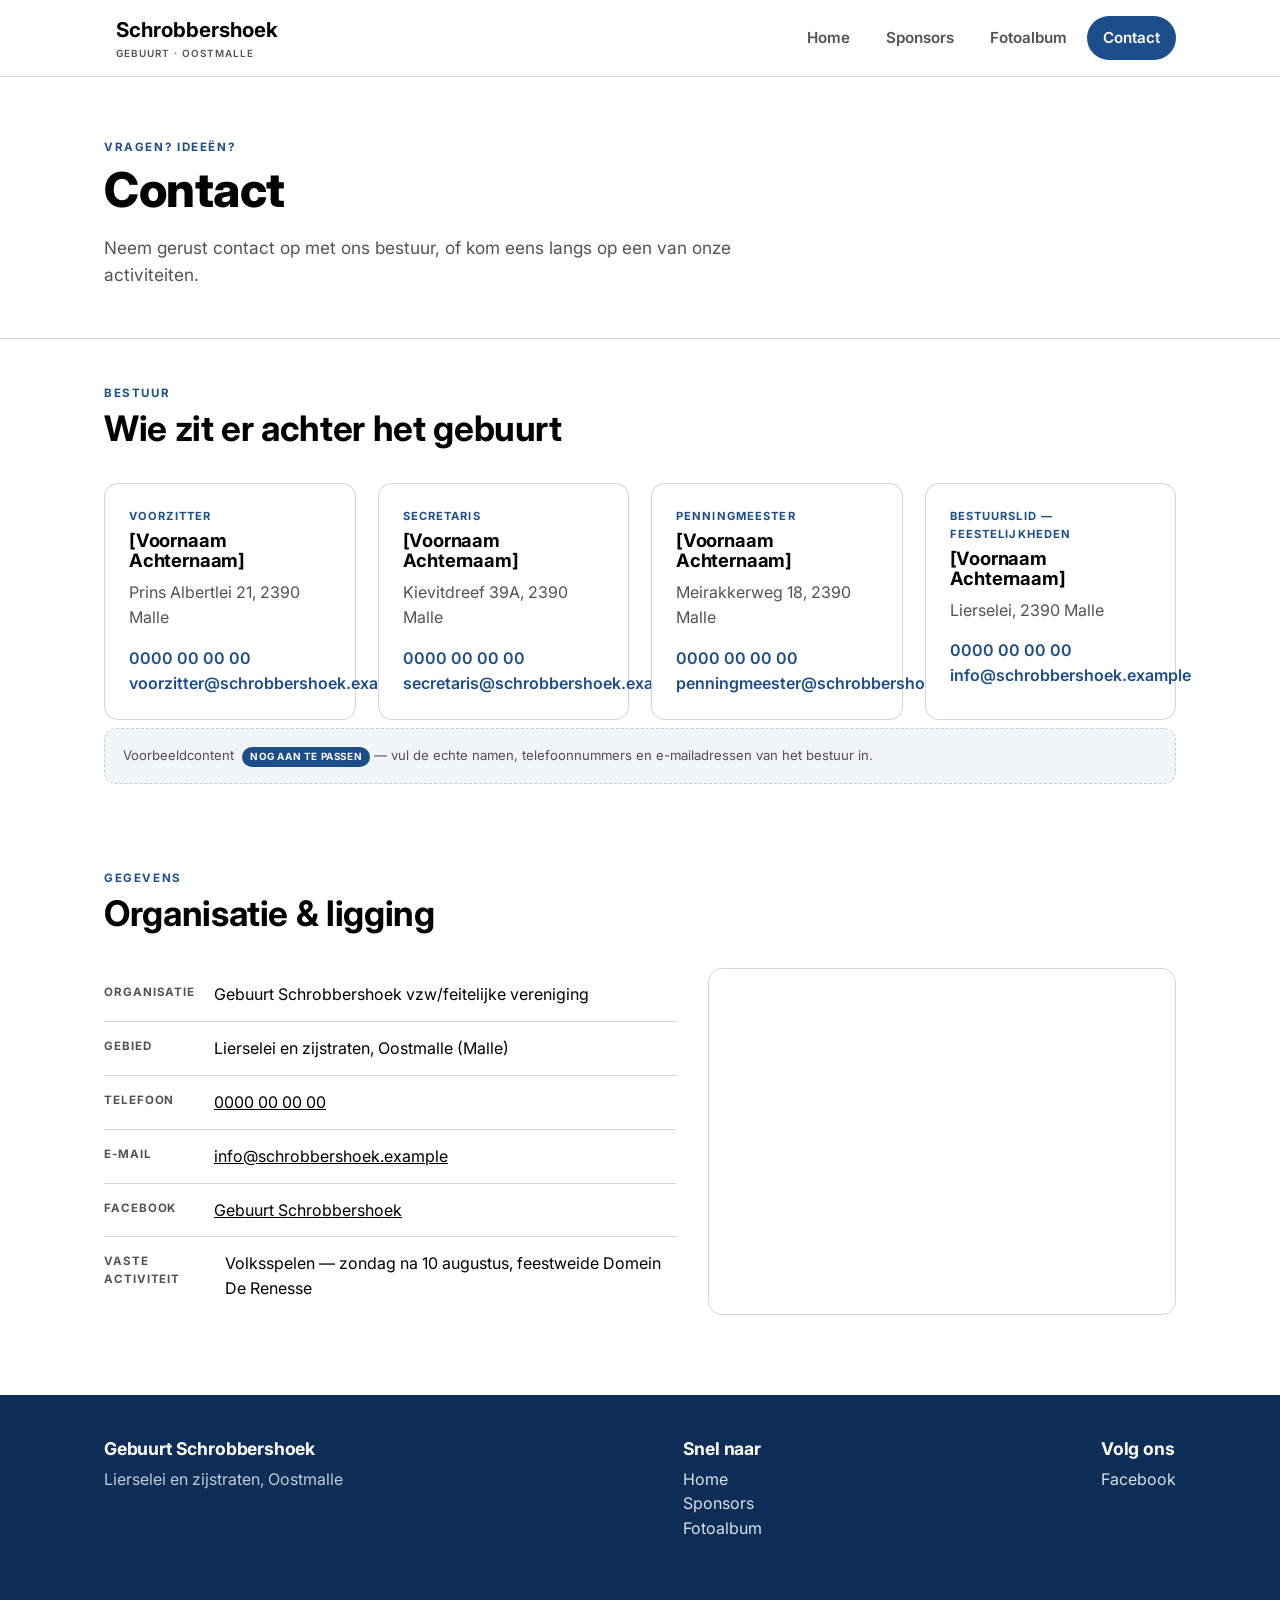
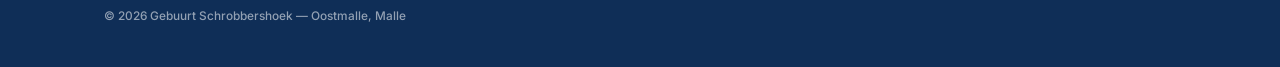
==== commit 9490bd71: "Add files via upload" ====
--- a/contact.html
+++ b/contact.html
@@ -107,7 +107,7 @@
   <div class="wrap">
     <div>
       <h4>Gebuurt Schrobbershoek</h4>
-      <p style="color:rgba(244,236,220,.75)">Lierselei en zijstraten, Oostmalle</p>
+      <p style="color:rgba(255,255,255,.75)">Lierselei en zijstraten, Oostmalle</p>
     </div>
     <div>
       <h4>Snel naar</h4>
--- a/style.css
+++ b/style.css
@@ -167,6 +167,23 @@
 section.tight{ padding:40px 0; }
 .section-head{ margin-bottom:36px; max-width:70ch; }
 .section-head h2{ font-size:clamp(1.6rem, 3.4vw, 2.2rem); }
+
+/* ---------- hoofdbericht / featured post ---------- */
+.featured-post{
+  display:grid; grid-template-columns:1fr 1fr; gap:36px; align-items:center;
+  border:1px solid var(--line); border-radius:16px; padding:28px;
+  margin-bottom:48px;
+}
+@media (max-width:760px){ .featured-post{ grid-template-columns:1fr; } }
+.featured-post .thumb{ border-radius:12px; overflow:hidden; border:1px solid var(--line); }
+.featured-post .thumb img{ width:100%; height:100%; object-fit:cover; display:block; }
+.featured-post .badge{
+  display:inline-block; background:var(--blue); color:var(--white);
+  font-family:var(--font); font-weight:700; font-size:.68rem; letter-spacing:.1em; text-transform:uppercase;
+  padding:4px 12px; border-radius:999px; margin-bottom:.8em;
+}
+.featured-post h2{ font-size:clamp(1.5rem, 3vw, 2rem); }
+.featured-post p{ font-size:1.02rem; }
 
 /* ---------- blog / news cards ---------- */
 .card-grid{
@@ -310,7 +327,17 @@
 }
 .map-frame iframe{ width:100%; height:100%; min-height:280px; border:0; display:block; }
 
-/* ---------- footer ---------- */
+/* ---------- individual article / post page ---------- */
+.article{ max-width:760px; }
+.article-image{
+  border-radius:14px; overflow:hidden; margin-bottom:28px; border:1px solid var(--line);
+}
+.article-image img{ width:100%; height:auto; }
+.article-body{ font-size:1.05rem; }
+.article-body h2{ font-size:1.4rem; margin-top:1.2em; }
+.article-body ul{ padding-left:1.2em; }
+.article-body li{ margin-bottom:.4em; color:var(--text-soft); }
+.article-body p{ color:var(--text-soft); }
 footer{
   background:var(--blue-dark); color:rgba(255,255,255,.85);
   padding:44px 0 30px; margin-top:40px;
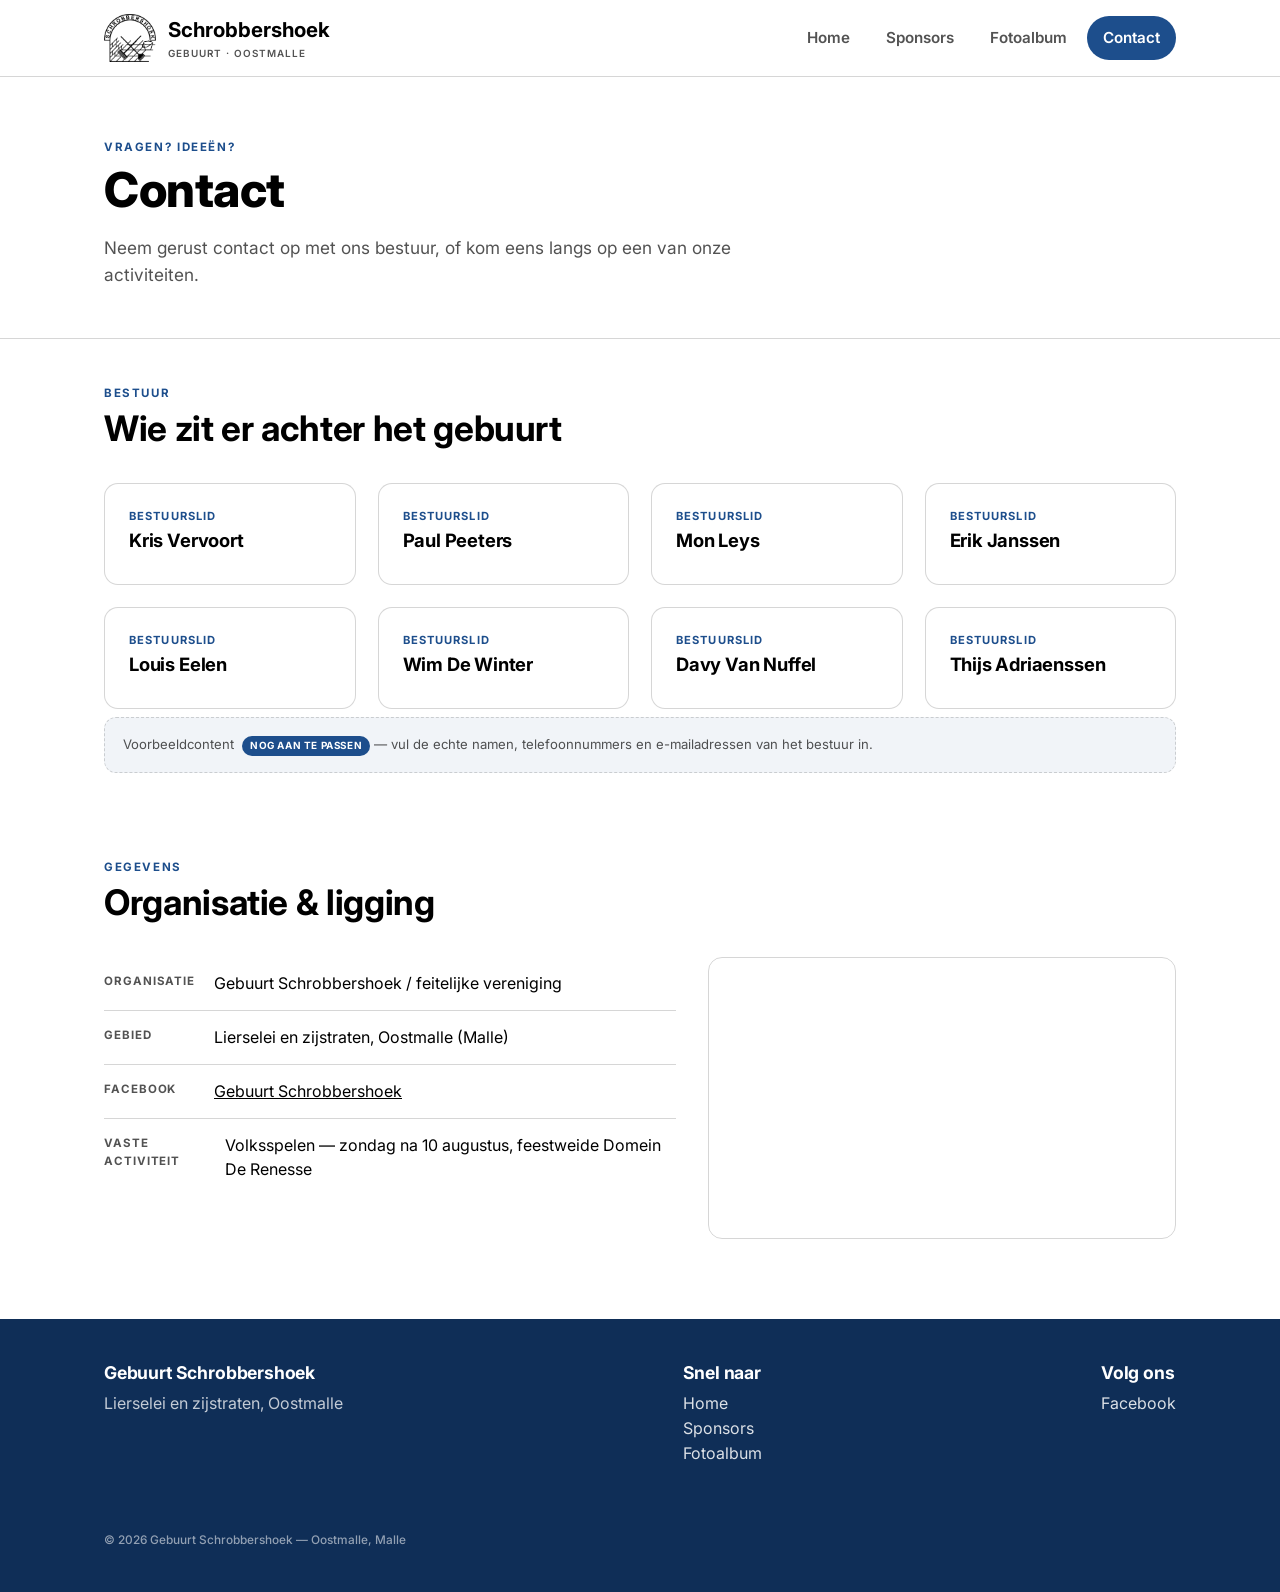
==== commit c5bded3b: "Update contact.html" ====
--- a/contact.html
+++ b/contact.html
@@ -44,35 +44,43 @@
     <div class="board-grid">
 
       <div class="board-card">
-        <span class="role">Voorzitter</span>
-        <h3>[Voornaam Achternaam]</h3>
-        <p>Prins Albertlei 21, 2390 Malle</p>
-        <a href="tel:+3200000000">0000 00 00 00</a><br>
-        <a href="mailto:voorzitter@schrobbershoek.example">voorzitter@schrobbershoek.example</a>
+        <span class="role">Bestuurslid</span>
+        <h3>Kris Vervoort</h3>
+      </div>
+      
+      <div class="board-card">
+        <span class="role">Bestuurslid</span>
+        <h3>Paul Peeters</h3>
       </div>
 
       <div class="board-card">
-        <span class="role">Secretaris</span>
-        <h3>[Voornaam Achternaam]</h3>
-        <p>Kievitdreef 39A, 2390 Malle</p>
-        <a href="tel:+3200000000">0000 00 00 00</a><br>
-        <a href="mailto:secretaris@schrobbershoek.example">secretaris@schrobbershoek.example</a>
+        <span class="role">Bestuurslid</span>
+        <h3>Mon Leys</h3>
       </div>
 
       <div class="board-card">
-        <span class="role">Penningmeester</span>
-        <h3>[Voornaam Achternaam]</h3>
-        <p>Meirakkerweg 18, 2390 Malle</p>
-        <a href="tel:+3200000000">0000 00 00 00</a><br>
-        <a href="mailto:penningmeester@schrobbershoek.example">penningmeester@schrobbershoek.example</a>
+        <span class="role">Bestuurslid</span>
+        <h3>Erik Janssen</h3>
       </div>
 
       <div class="board-card">
-        <span class="role">Bestuurslid — feestelijkheden</span>
-        <h3>[Voornaam Achternaam]</h3>
-        <p>Lierselei, 2390 Malle</p>
-        <a href="tel:+3200000000">0000 00 00 00</a><br>
-        <a href="mailto:info@schrobbershoek.example">info@schrobbershoek.example</a>
+        <span class="role">Bestuurslid</span>
+        <h3>Louis Eelen</h3>
+      </div>
+
+      <div class="board-card">
+        <span class="role">Bestuurslid</span>
+        <h3>Wim De Winter</h3>
+      </div>
+
+      <div class="board-card">
+        <span class="role">Bestuurslid</span>
+        <h3>Davy Van Nuffel</h3>
+      </div>
+
+      <div class="board-card">
+        <span class="role">Bestuurslid</span>
+        <h3>Thijs Adriaenssen</h3>
       </div>
 
     </div>
@@ -89,10 +97,8 @@
 
     <div class="contact-panel">
       <ul class="info-list">
-        <li><span class="label">Organisatie</span><span>Gebuurt Schrobbershoek vzw/feitelijke vereniging</span></li>
+        <li><span class="label">Organisatie</span><span>Gebuurt Schrobbershoek / feitelijke vereniging</span></li>
         <li><span class="label">Gebied</span><span>Lierselei en zijstraten, Oostmalle (Malle)</span></li>
-        <li><span class="label">Telefoon</span><span><a href="tel:+3200000000">0000 00 00 00</a></span></li>
-        <li><span class="label">E-mail</span><span><a href="mailto:info@schrobbershoek.example">info@schrobbershoek.example</a></span></li>
         <li><span class="label">Facebook</span><span><a href="https://www.facebook.com/profile.php?id=100057094705958&locale=nl_NL" target="_blank" rel="noopener noreferrer">Gebuurt Schrobbershoek</a></span></li>
         <li><span class="label">Vaste activiteit</span><span>Volksspelen — zondag na 10 augustus, feestweide Domein De Renesse</span></li>
       </ul>
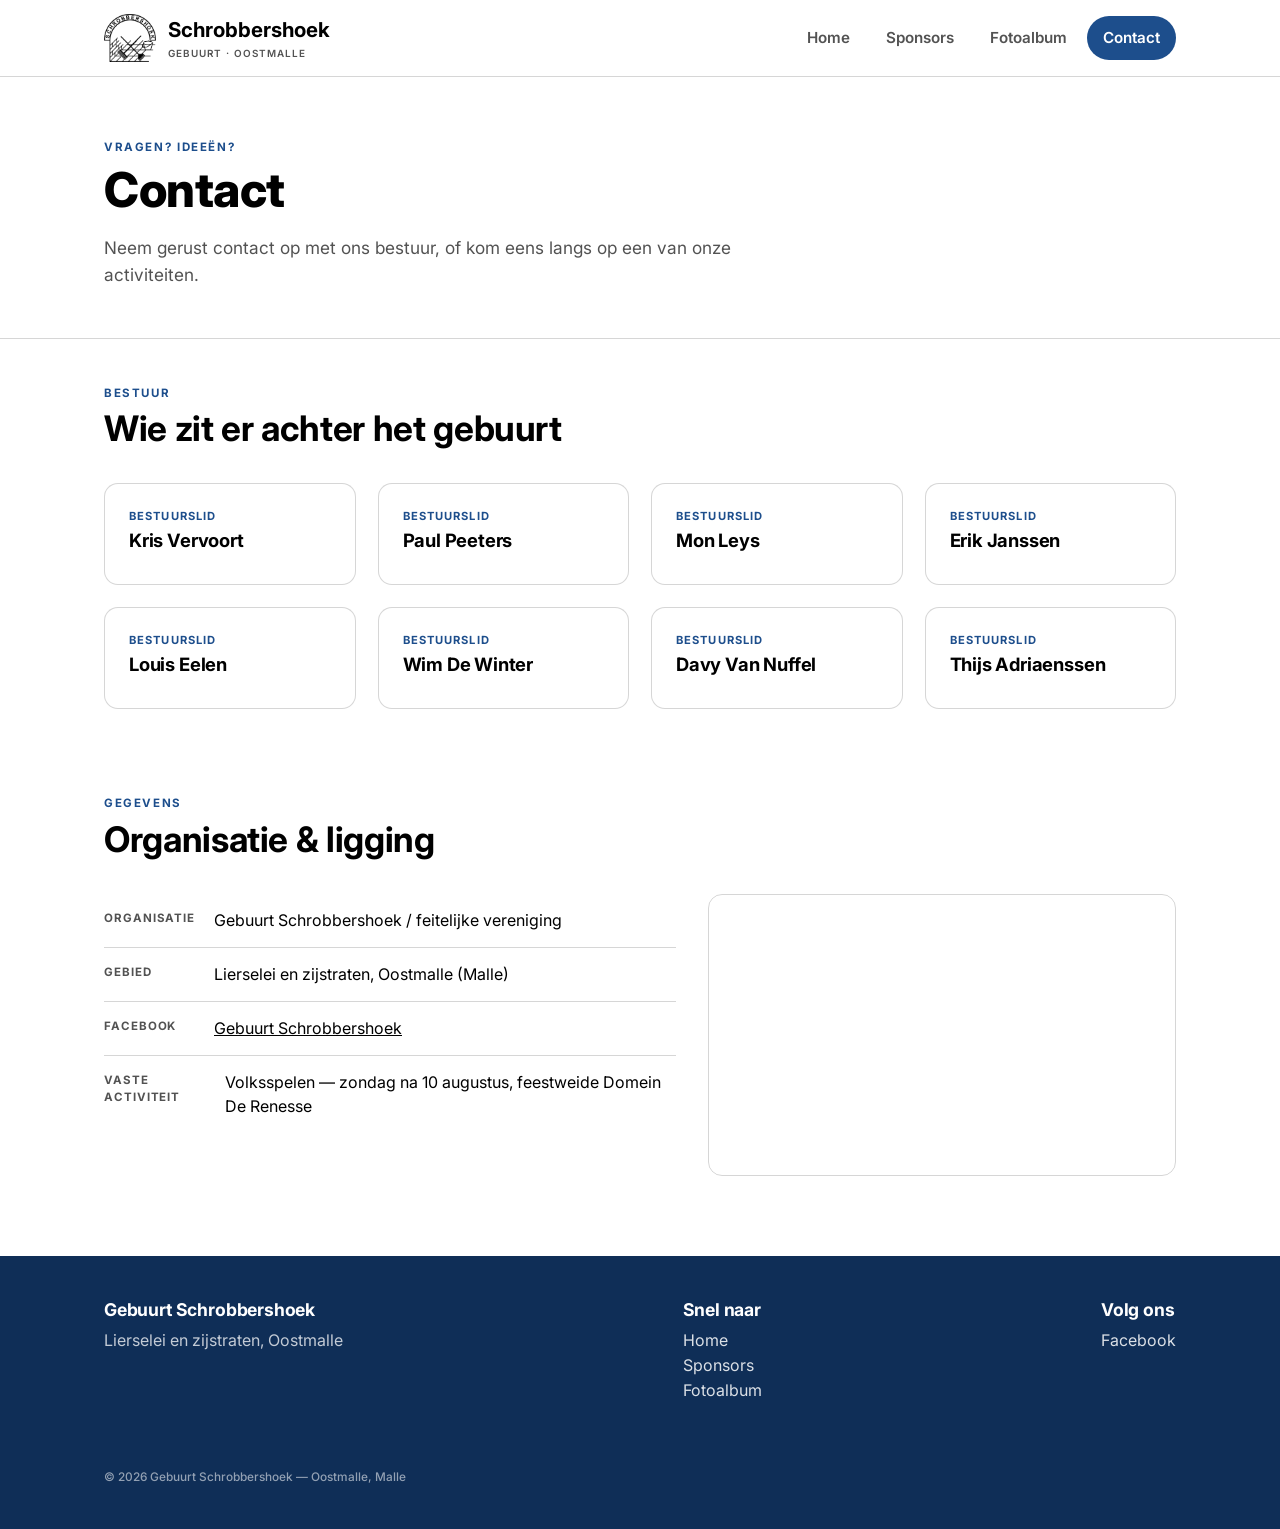
==== commit 8edb896e: "Update contact.html" ====
--- a/contact.html
+++ b/contact.html
@@ -84,7 +84,6 @@
       </div>
 
     </div>
-    <div class="note-box">Voorbeeldcontent<span class="placeholder-flag">nog aan te passen</span> — vul de echte namen, telefoonnummers en e-mailadressen van het bestuur in.</div>
   </div>
 </section>
 
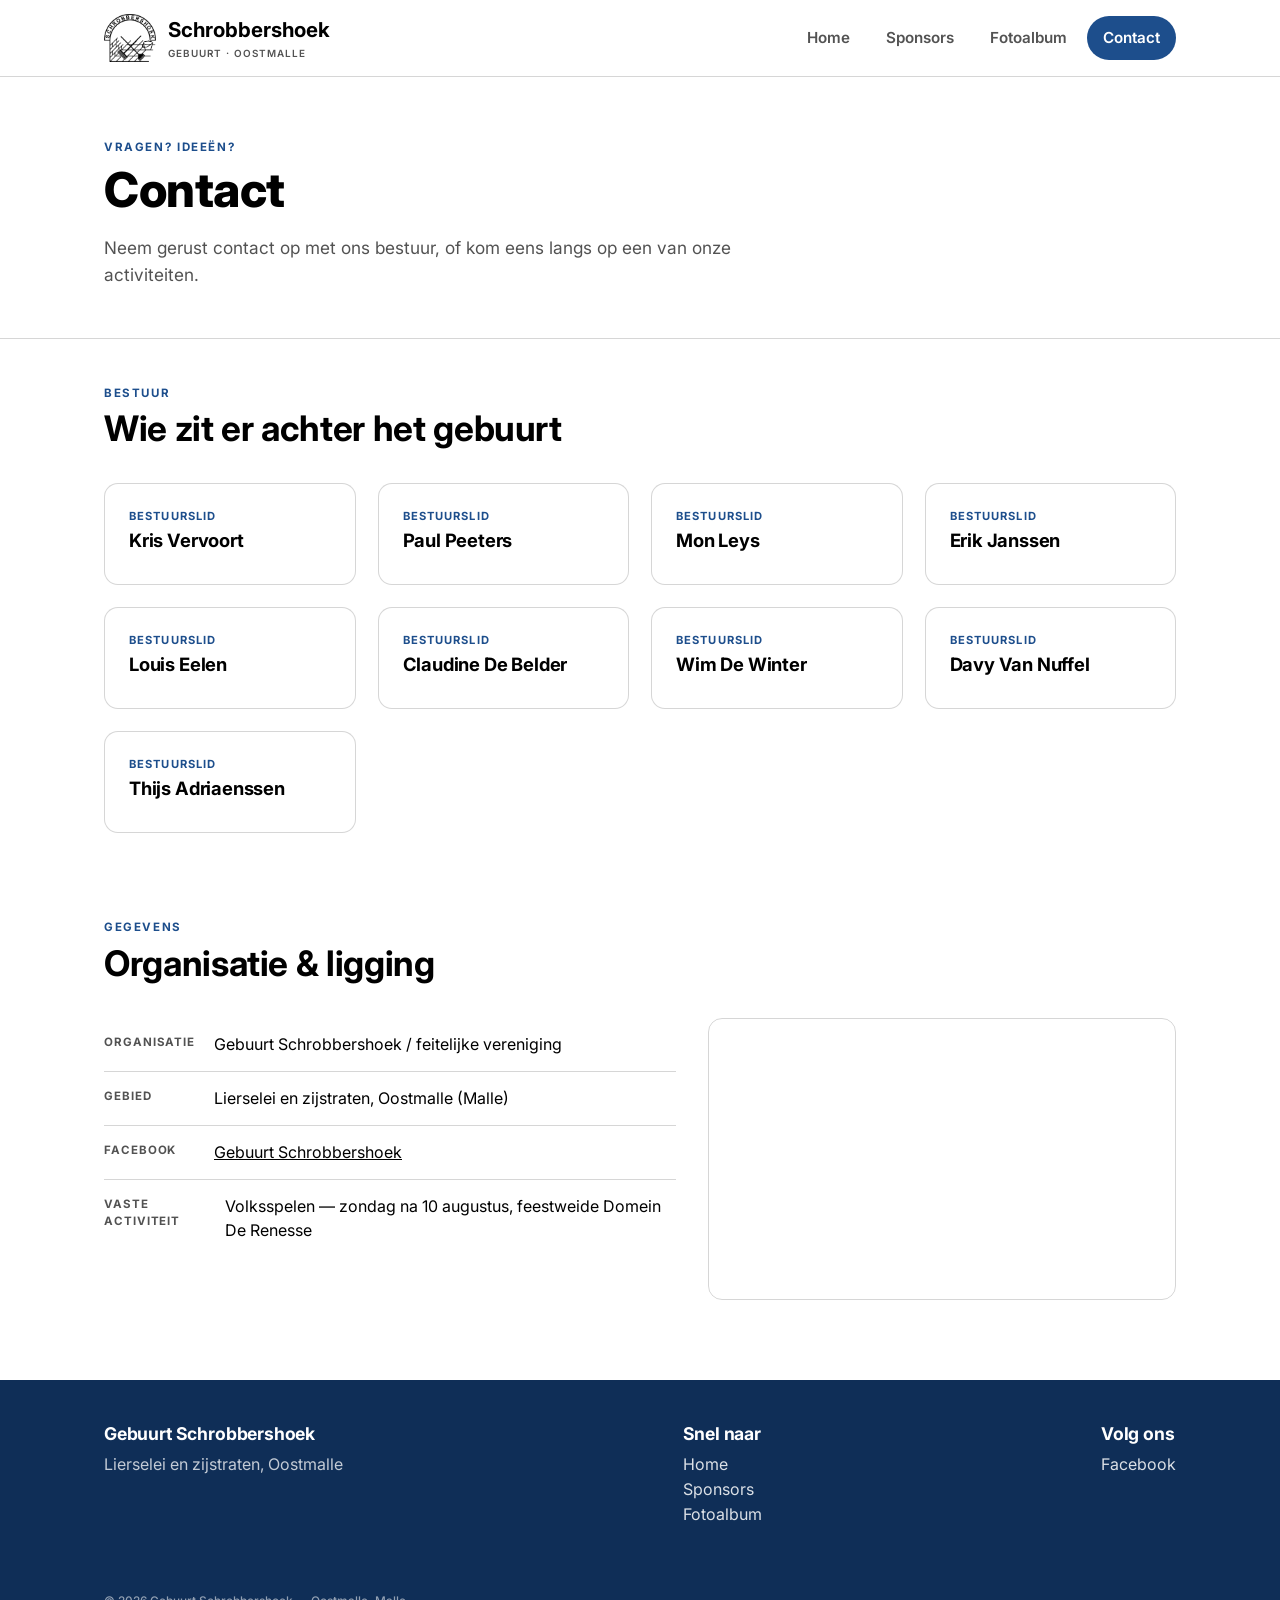
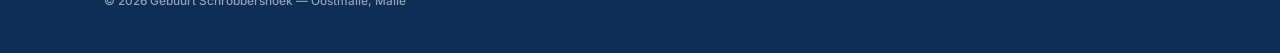
==== commit 889dd6a7: "Update contact.html" ====
--- a/contact.html
+++ b/contact.html
@@ -70,6 +70,11 @@
 
       <div class="board-card">
         <span class="role">Bestuurslid</span>
+        <h3>Claudine De Belder</h3>
+      </div>
+      
+      <div class="board-card">
+        <span class="role">Bestuurslid</span>
         <h3>Wim De Winter</h3>
       </div>
 
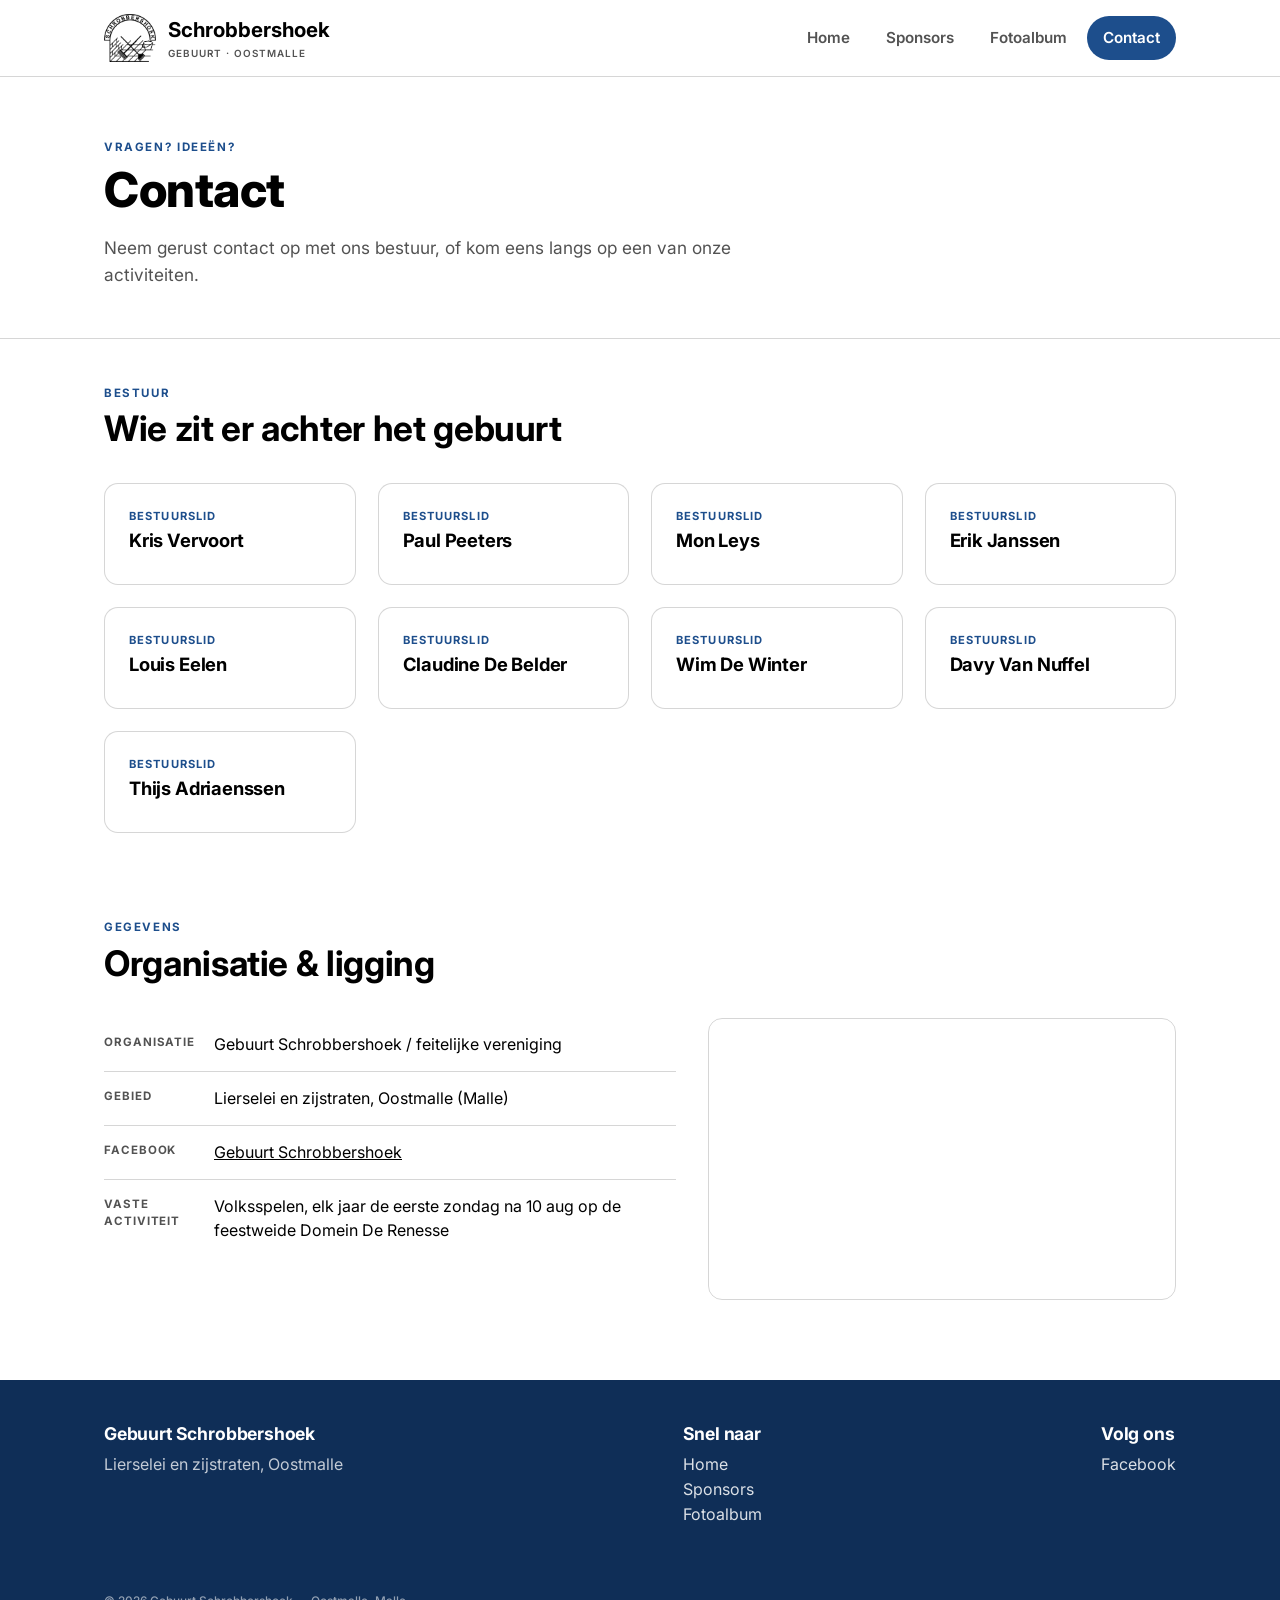
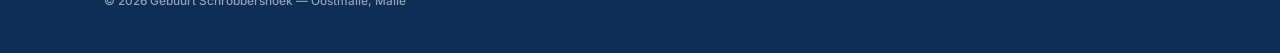
==== commit ba6b6fe0: "Update contact.html" ====
--- a/contact.html
+++ b/contact.html
@@ -104,7 +104,7 @@
         <li><span class="label">Organisatie</span><span>Gebuurt Schrobbershoek / feitelijke vereniging</span></li>
         <li><span class="label">Gebied</span><span>Lierselei en zijstraten, Oostmalle (Malle)</span></li>
         <li><span class="label">Facebook</span><span><a href="https://www.facebook.com/profile.php?id=100057094705958&locale=nl_NL" target="_blank" rel="noopener noreferrer">Gebuurt Schrobbershoek</a></span></li>
-        <li><span class="label">Vaste activiteit</span><span>Volksspelen — zondag na 10 augustus, feestweide Domein De Renesse</span></li>
+        <li><span class="label">Vaste activiteit</span><span>Volksspelen, elk jaar de eerste zondag na 10 aug op de feestweide Domein De Renesse</span></li>
       </ul>
       <div class="map-frame">
         <iframe title="Ligging Lierselei, Oostmalle" loading="lazy" src="https://www.google.com/maps?q=Lierselei+Oostmalle+Malle&output=embed"></iframe>
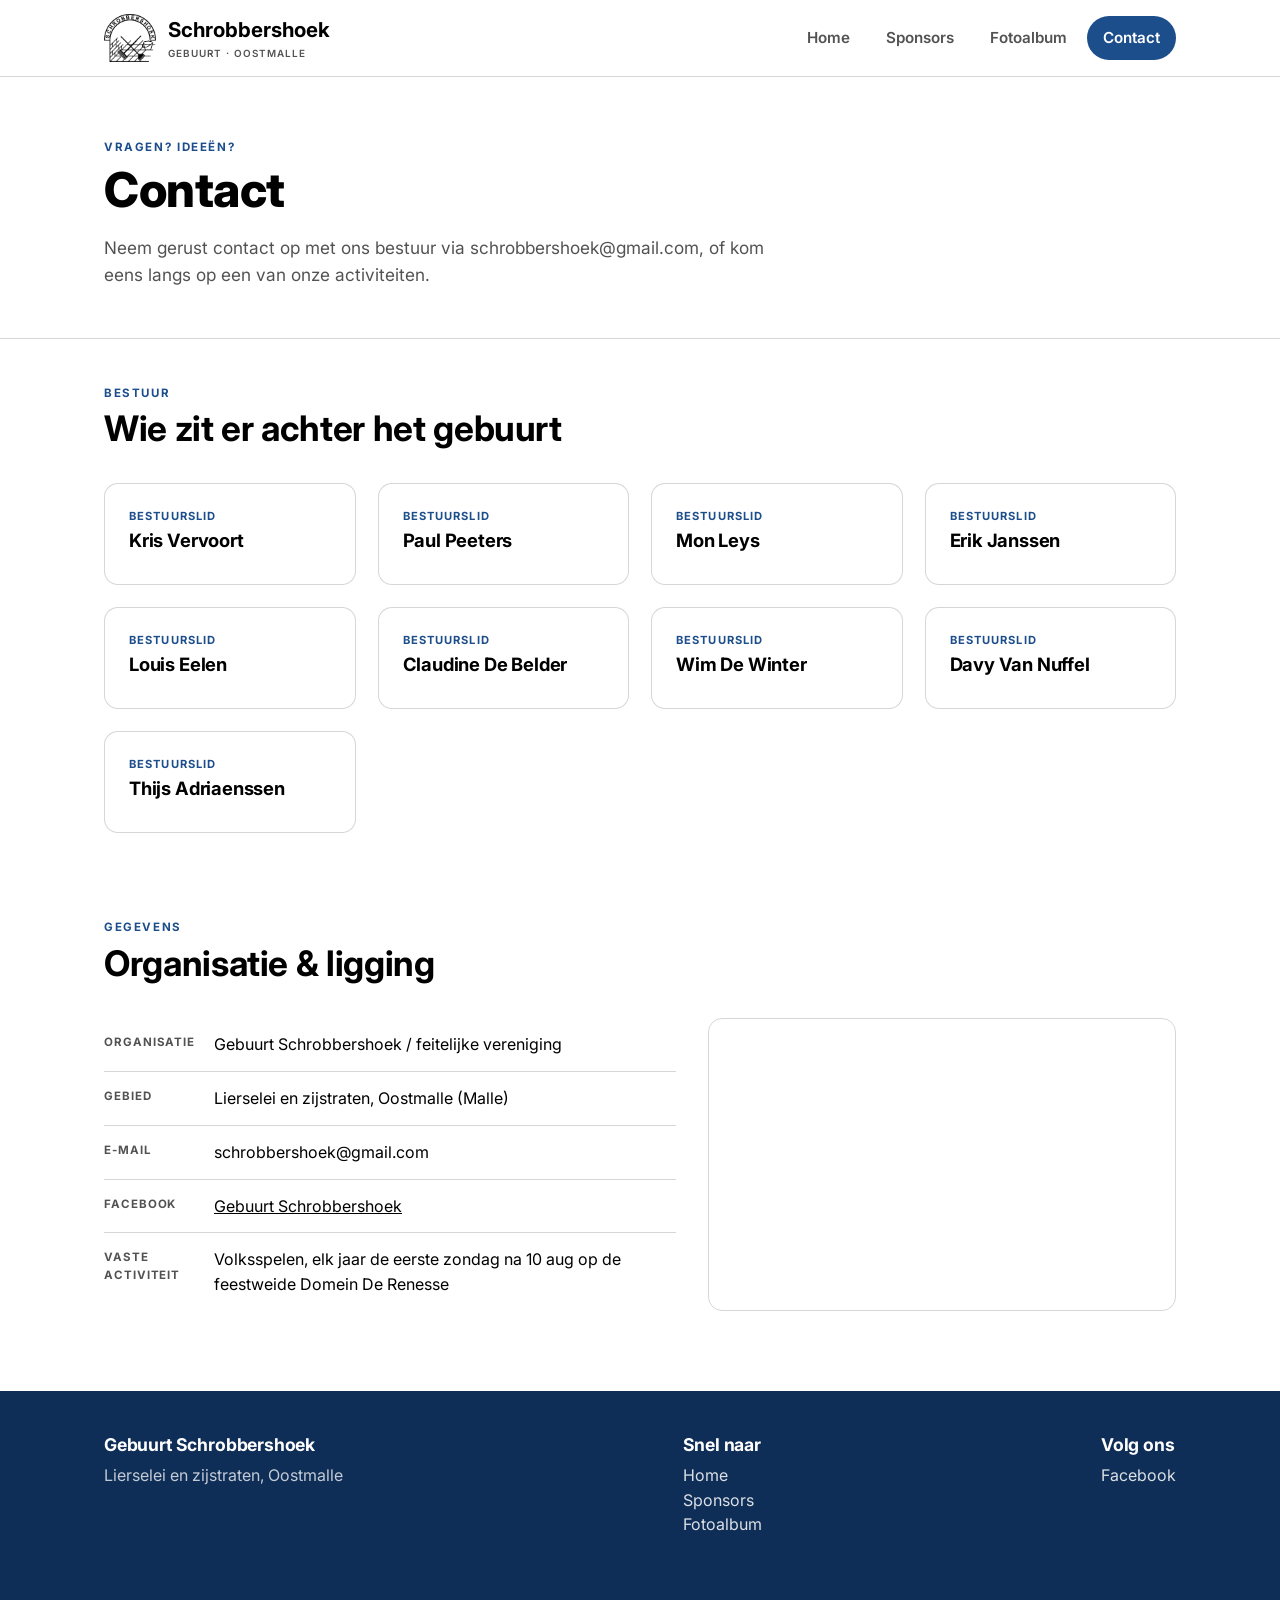
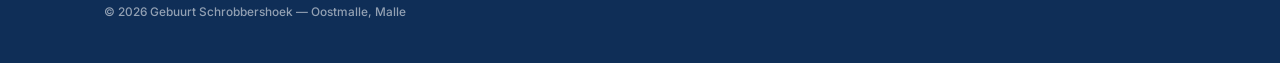
==== commit 4b9977d0: "Update contact.html" ====
--- a/contact.html
+++ b/contact.html
@@ -31,7 +31,7 @@
   <div class="wrap">
     <span class="eyebrow">Vragen? Ideeën?</span>
     <h1>Contact</h1>
-    <p>Neem gerust contact op met ons bestuur, of kom eens langs op een van onze activiteiten.</p>
+    <p>Neem gerust contact op met ons bestuur via schrobbershoek@gmail.com, of kom eens langs op een van onze activiteiten.</p>
   </div>
 </div>
 
@@ -103,6 +103,7 @@
       <ul class="info-list">
         <li><span class="label">Organisatie</span><span>Gebuurt Schrobbershoek / feitelijke vereniging</span></li>
         <li><span class="label">Gebied</span><span>Lierselei en zijstraten, Oostmalle (Malle)</span></li>
+        <li><span class="label">E-mail</span><span>schrobbershoek@gmail.com</span></li>
         <li><span class="label">Facebook</span><span><a href="https://www.facebook.com/profile.php?id=100057094705958&locale=nl_NL" target="_blank" rel="noopener noreferrer">Gebuurt Schrobbershoek</a></span></li>
         <li><span class="label">Vaste activiteit</span><span>Volksspelen, elk jaar de eerste zondag na 10 aug op de feestweide Domein De Renesse</span></li>
       </ul>
--- a/style.css
+++ b/style.css
@@ -308,6 +308,13 @@
 .board-card a{ color:var(--blue); text-decoration:none; font-weight:600; }
 .board-card a:hover{ text-decoration:underline; }
 
+.board-card h5 {
+    font-size: 0.9rem;
+    font-weight: 500;
+    margin: 6px 0;
+    line-height: 1.3;
+}
+
 .contact-panel{
   display:grid; gap:32px;
   grid-template-columns:1.1fr .9fr;
